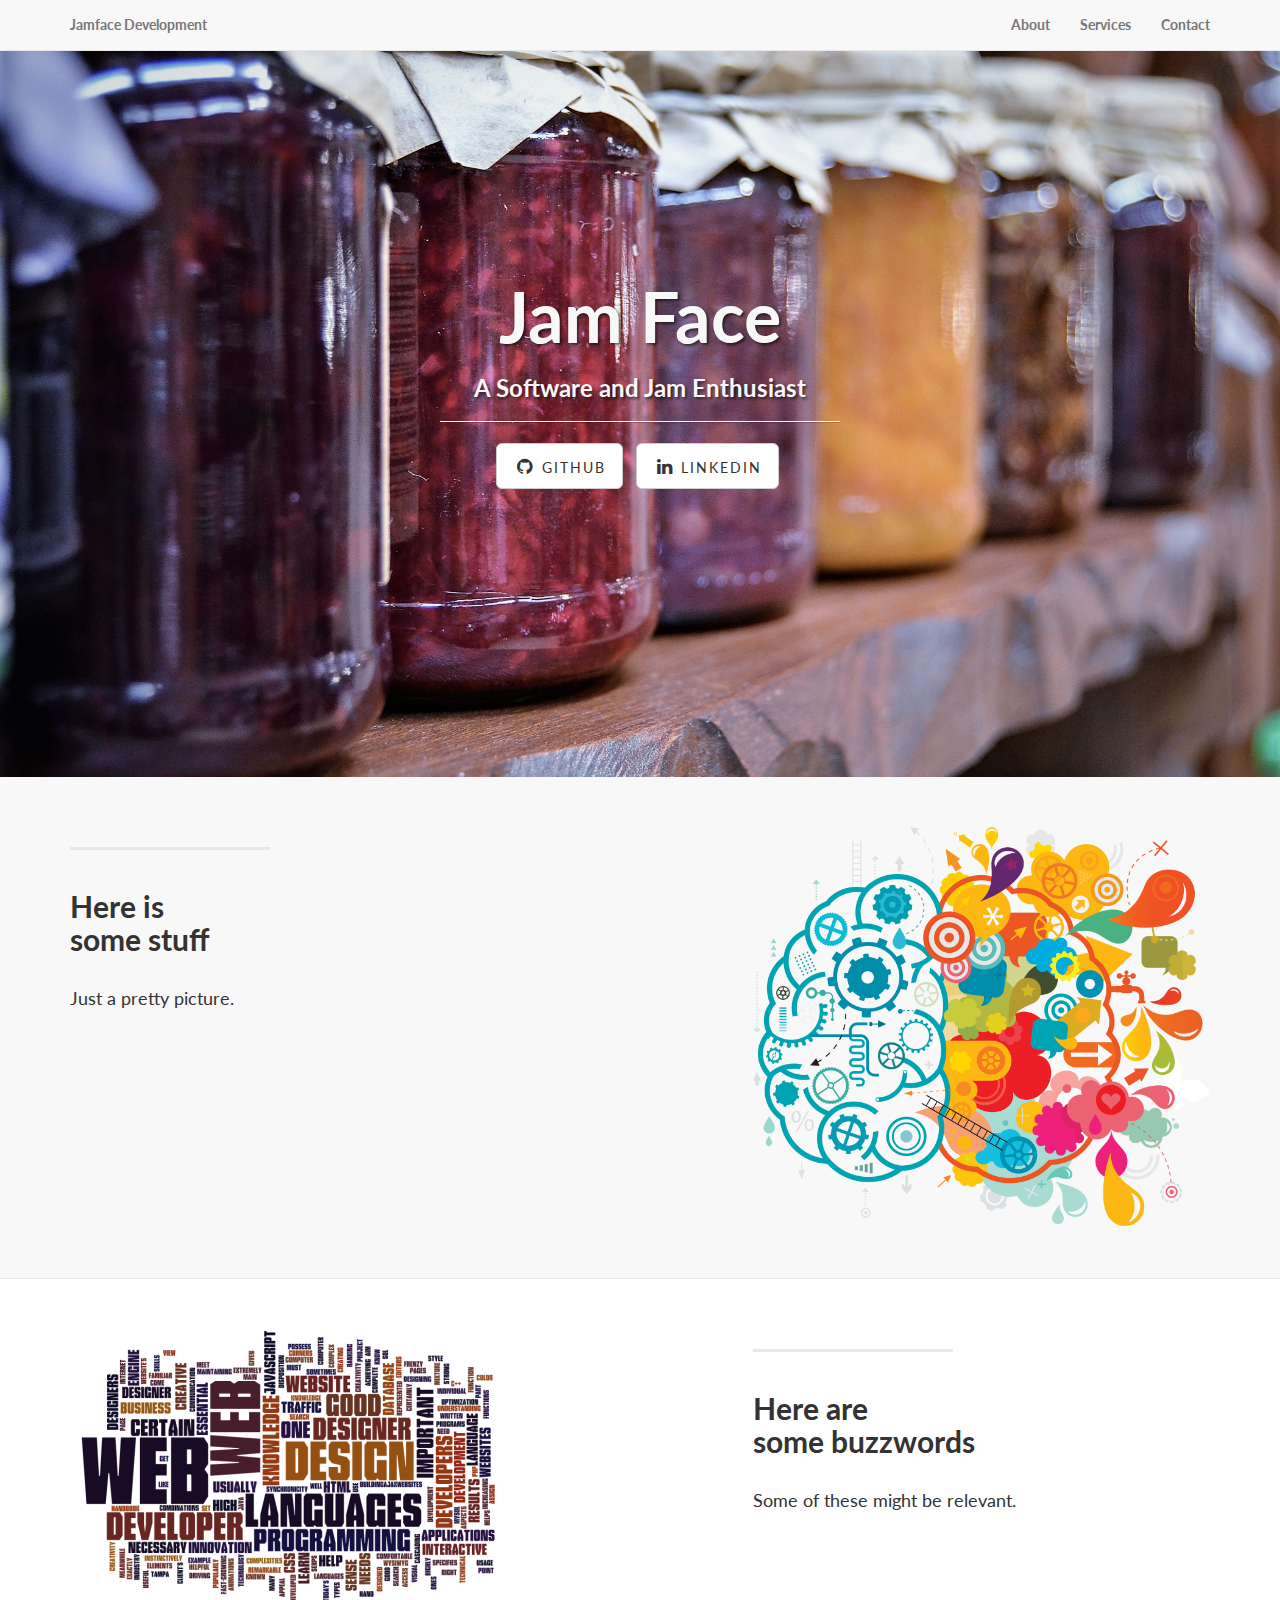
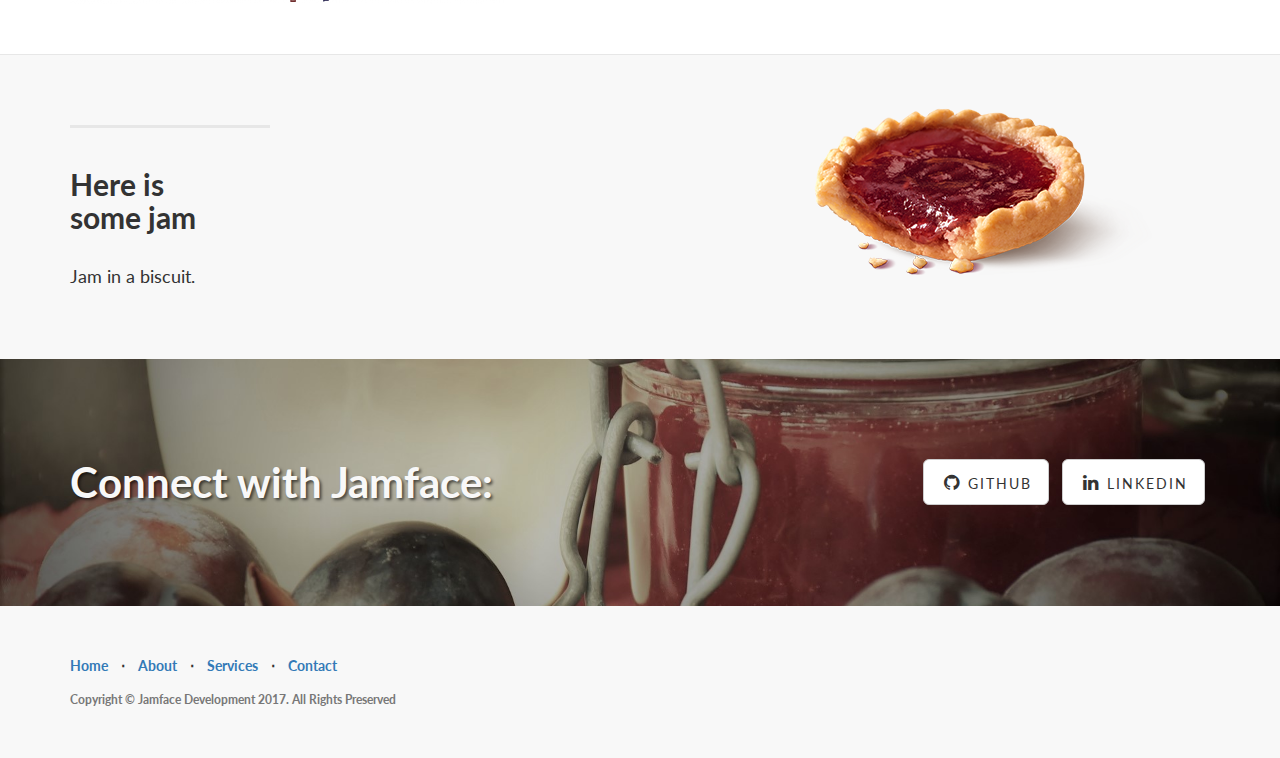
==== index.html @ 6528ec00 "Jamface web page with resources" ====
<!DOCTYPE html>
<html lang="en">

<head>

  <meta charset="utf-8">
  <meta http-equiv="X-UA-Compatible" content="IE=edge">
  <meta name="viewport" content="width=device-width, initial-scale=1">
  <meta name="description" content="Jamface Github Page">
  <meta name="author" content="Jamface">

  <title>Jamface</title>

  <!-- Bootstrap Core CSS -->
  <link href="css/bootstrap.min.css" rel="stylesheet">

  <!-- Custom CSS -->
  <link href="css/landing-page.css" rel="stylesheet">

  <!-- Custom Fonts -->
  <link href="font-awesome/css/font-awesome.min.css" rel="stylesheet" type="text/css">
  <link href="https://fonts.googleapis.com/css?family=Lato:300,400,700,300italic,400italic,700italic" rel="stylesheet" type="text/css">

  <!-- HTML5 Shim and Respond.js IE8 support of HTML5 elements and media queries -->
  <!-- WARNING: Respond.js doesn't work if you view the page via file:// -->
  <!--[if lt IE 9]>
    <script src="https://oss.maxcdn.com/libs/html5shiv/3.7.0/html5shiv.js"></script>
    <script src="https://oss.maxcdn.com/libs/respond.js/1.4.2/respond.min.js"></script>
  <![endif]-->

</head>

<body>

  <!-- Navigation -->
  <nav class="navbar navbar-default navbar-fixed-top topnav" role="navigation">
    <div class="container topnav">
      <!-- Brand and toggle get grouped for better mobile display -->
      <div class="navbar-header">
        <button type="button" class="navbar-toggle" data-toggle="collapse" data-target="#bs-example-navbar-collapse-1">
          <span class="sr-only">Toggle navigation</span>
          <span class="icon-bar"></span>
          <span class="icon-bar"></span>
          <span class="icon-bar"></span>
        </button>
        <a class="navbar-brand topnav" href="#">Jamface Development</a>
      </div>
      <!-- Collect the nav links, forms, and other content for toggling -->
      <div class="collapse navbar-collapse" id="bs-example-navbar-collapse-1">
        <ul class="nav navbar-nav navbar-right">
          <li>
            <a href="#about">About</a>
          </li>
          <li>
            <a href="#services">Services</a>
          </li>
          <li>
            <a href="#contact">Contact</a>
          </li>
        </ul>
      </div>
      <!-- /.navbar-collapse -->
    </div>
    <!-- /.container -->
  </nav>


  <!-- Header -->
  <a name="about"></a>
  <div class="intro-header">
    <div class="container">

      <div class="row">
        <div class="col-lg-12">
          <div class="intro-message">
            <h1>Jam Face</h1>
            <h3>A Software and Jam Enthusiast</h3>
            <hr class="intro-divider">
            <ul class="list-inline intro-social-buttons">
              <li>
                <a href="https://github.com/jamface" class="btn btn-default btn-lg"><i class="fa fa-github fa-fw"></i> <span class="network-name">Github</span></a>
              </li>
              <li>
                <a href="https://uk.linkedin.com/in/m7rg5761hd" class="btn btn-default btn-lg"><i class="fa fa-linkedin fa-fw"></i> <span class="network-name">Linkedin</span></a>
              </li>
            </ul>
          </div>
        </div>
      </div>

    </div>
    <!-- /.container -->

  </div>
  <!-- /.intro-header -->

  <!-- Page Content -->

	<a name="services"></a>
  <div class="content-section-a">

    <div class="container">
      <div class="row">
        <div class="col-lg-5 col-sm-6">
          <hr class="section-heading-spacer">
          <div class="clearfix"></div>
          <h2 class="section-heading">Here is<br>some stuff</h2>
          <p class="lead">Just a pretty picture.</p>
        </div>
        <div class="col-lg-5 col-lg-offset-2 col-sm-6">
          <img class="img-responsive" src="img/braingears.png" alt="">
        </div>
      </div>

    </div>
    <!-- /.container -->

  </div>
  <!-- /.content-section-a -->

    <div class="content-section-b">

        <div class="container">

            <div class="row">
                <div class="col-lg-5 col-lg-offset-1 col-sm-push-6  col-sm-6">
                    <hr class="section-heading-spacer">
                    <div class="clearfix"></div>
                    <h2 class="section-heading">Here are<br>some buzzwords</h2>
                    <p class="lead">Some of these might be relevant.</p>
                </div>
                <div class="col-lg-5 col-sm-pull-6  col-sm-6">
                    <img class="img-responsive" src="img/buzzwords.png" alt="">
                </div>
            </div>

        </div>
        <!-- /.container -->

    </div>
    <!-- /.content-section-b -->

    <div class="content-section-a">

        <div class="container">

            <div class="row">
                <div class="col-lg-5 col-sm-6">
                    <hr class="section-heading-spacer">
                    <div class="clearfix"></div>
                    <h2 class="section-heading">Here is<br>some jam</h2>
                    <p class="lead">Jam in a biscuit.</p>
                </div>
                <div class="col-lg-5 col-lg-offset-2 col-sm-6">
                    <img class="img-responsive" src="img/jam.png" alt="">
                </div>
            </div>

        </div>
        <!-- /.container -->

    </div>
    <!-- /.content-section-a -->

	<a name="contact"></a>
  <div class="banner">

    <div class="container">

      <div class="row">
        <div class="col-lg-6">
          <h2>Connect with Jamface:</h2>
        </div>
        <div class="col-lg-6">
          <ul class="list-inline banner-social-buttons">
            <li>
              <a href="https://github.com/jamface" class="btn btn-default btn-lg"><i class="fa fa-github fa-fw"></i> <span class="network-name">Github</span></a>
            </li>
            <li>
              <a href="https://uk.linkedin.com/in/m7rg5761hd" class="btn btn-default btn-lg"><i class="fa fa-linkedin fa-fw"></i> <span class="network-name">Linkedin</span></a>
            </li>
          </ul>
        </div>
      </div>

    </div>
    <!-- /.container -->

  </div>
  <!-- /.banner -->

  <!-- Footer -->
  <footer>
    <div class="container">
      <div class="row">
        <div class="col-lg-12">
          <ul class="list-inline">
            <li>
              <a href="#">Home</a>
            </li>
            <li class="footer-menu-divider">&sdot;</li>
            <li>
              <a href="#about">About</a>
            </li>
            <li class="footer-menu-divider">&sdot;</li>
            <li>
              <a href="#services">Services</a>
            </li>
            <li class="footer-menu-divider">&sdot;</li>
            <li>
              <a href="#contact">Contact</a>
            </li>
          </ul>
          <p class="copyright text-muted small">Copyright &copy; Jamface Development 2017. All Rights Preserved</p>
        </div>
      </div>
    </div>
  </footer>

  <!-- jQuery -->
  <script src="js/jquery.js"></script>

  <!-- Bootstrap Core JavaScript -->
  <script src="js/bootstrap.min.js"></script>

</body>

</html>
---- css/landing-page.css ----
/*
 * Start Bootstrap - Landing Page (http://startbootstrap.com/)
 * Copyright 2013-2016 Start Bootstrap
 * Licensed under MIT (https://github.com/BlackrockDigital/startbootstrap/blob/gh-pages/LICENSE)
 */

body,
html {
    width: 100%;
    height: 100%;
}

body,
h1,
h2,
h3,
h4,
h5,
h6 {
    font-family: "Lato","Helvetica Neue",Helvetica,Arial,sans-serif;
    font-weight: 700;
}

.topnav {
    font-size: 14px;
}

.lead {
    font-size: 18px;
    font-weight: 400;
}

.intro-header {
    padding-top: 50px; /* If you're making other pages, make sure there is 50px of padding to make sure the navbar doesn't overlap content! */
    padding-bottom: 50px;
    text-align: center;
    color: #f8f8f8;
    background: url(../img/intro-bg.jpg) no-repeat center center;
    background-size: cover;
}

.intro-message {
    position: relative;
    padding-top: 20%;
    padding-bottom: 20%;
}

.intro-message > h1 {
    margin: 0;
    text-shadow: 2px 2px 3px rgba(0,0,0,0.6);
    font-size: 5em;
}

.intro-divider {
    width: 400px;
    border-top: 1px solid #f8f8f8;
    border-bottom: 1px solid rgba(0,0,0,0.2);
}

.intro-message > h3 {
    text-shadow: 2px 2px 3px rgba(0,0,0,0.6);
}

@media(max-width:767px) {
    .intro-message {
        padding-bottom: 15%;
    }

    .intro-message > h1 {
        font-size: 3em;
    }

    ul.intro-social-buttons > li {
        display: block;
        margin-bottom: 20px;
        padding: 0;
    }

    ul.intro-social-buttons > li:last-child {
        margin-bottom: 0;
    }

    .intro-divider {
        width: 100%;
    }
}

.network-name {
    text-transform: uppercase;
    font-size: 14px;
    font-weight: 400;
    letter-spacing: 2px;
}

.content-section-a {
    padding: 50px 0;
    background-color: #f8f8f8;
}

.content-section-b {
    padding: 50px 0;
    border-top: 1px solid #e7e7e7;
    border-bottom: 1px solid #e7e7e7;
}

.section-heading {
    margin-bottom: 30px;
}

.section-heading-spacer {
    float: left;
    width: 200px;
    border-top: 3px solid #e7e7e7;
}

.banner {
    padding: 100px 0;
    color: #f8f8f8;
    background: url(../img/banner-bg.jpg) no-repeat center center;
    background-size: cover;
}

.banner h2 {
    margin: 0;
    text-shadow: 2px 2px 3px rgba(0,0,0,0.6);
    font-size: 3em;
}

.banner ul {
    margin-bottom: 0;
}

.banner-social-buttons {
    float: right;
    margin-top: 0;
}

@media(max-width:1199px) {
    ul.banner-social-buttons {
        float: left;
        margin-top: 15px;
    }
}

@media(max-width:767px) {
    .banner h2 {
        margin: 0;
        text-shadow: 2px 2px 3px rgba(0,0,0,0.6);
        font-size: 3em;
    }

    ul.banner-social-buttons > li {
        display: block;
        margin-bottom: 20px;
        padding: 0;
    }

    ul.banner-social-buttons > li:last-child {
        margin-bottom: 0;
    }
}

footer {
    padding: 50px 0;
    background-color: #f8f8f8;
}

p.copyright {
    margin: 15px 0 0;
}
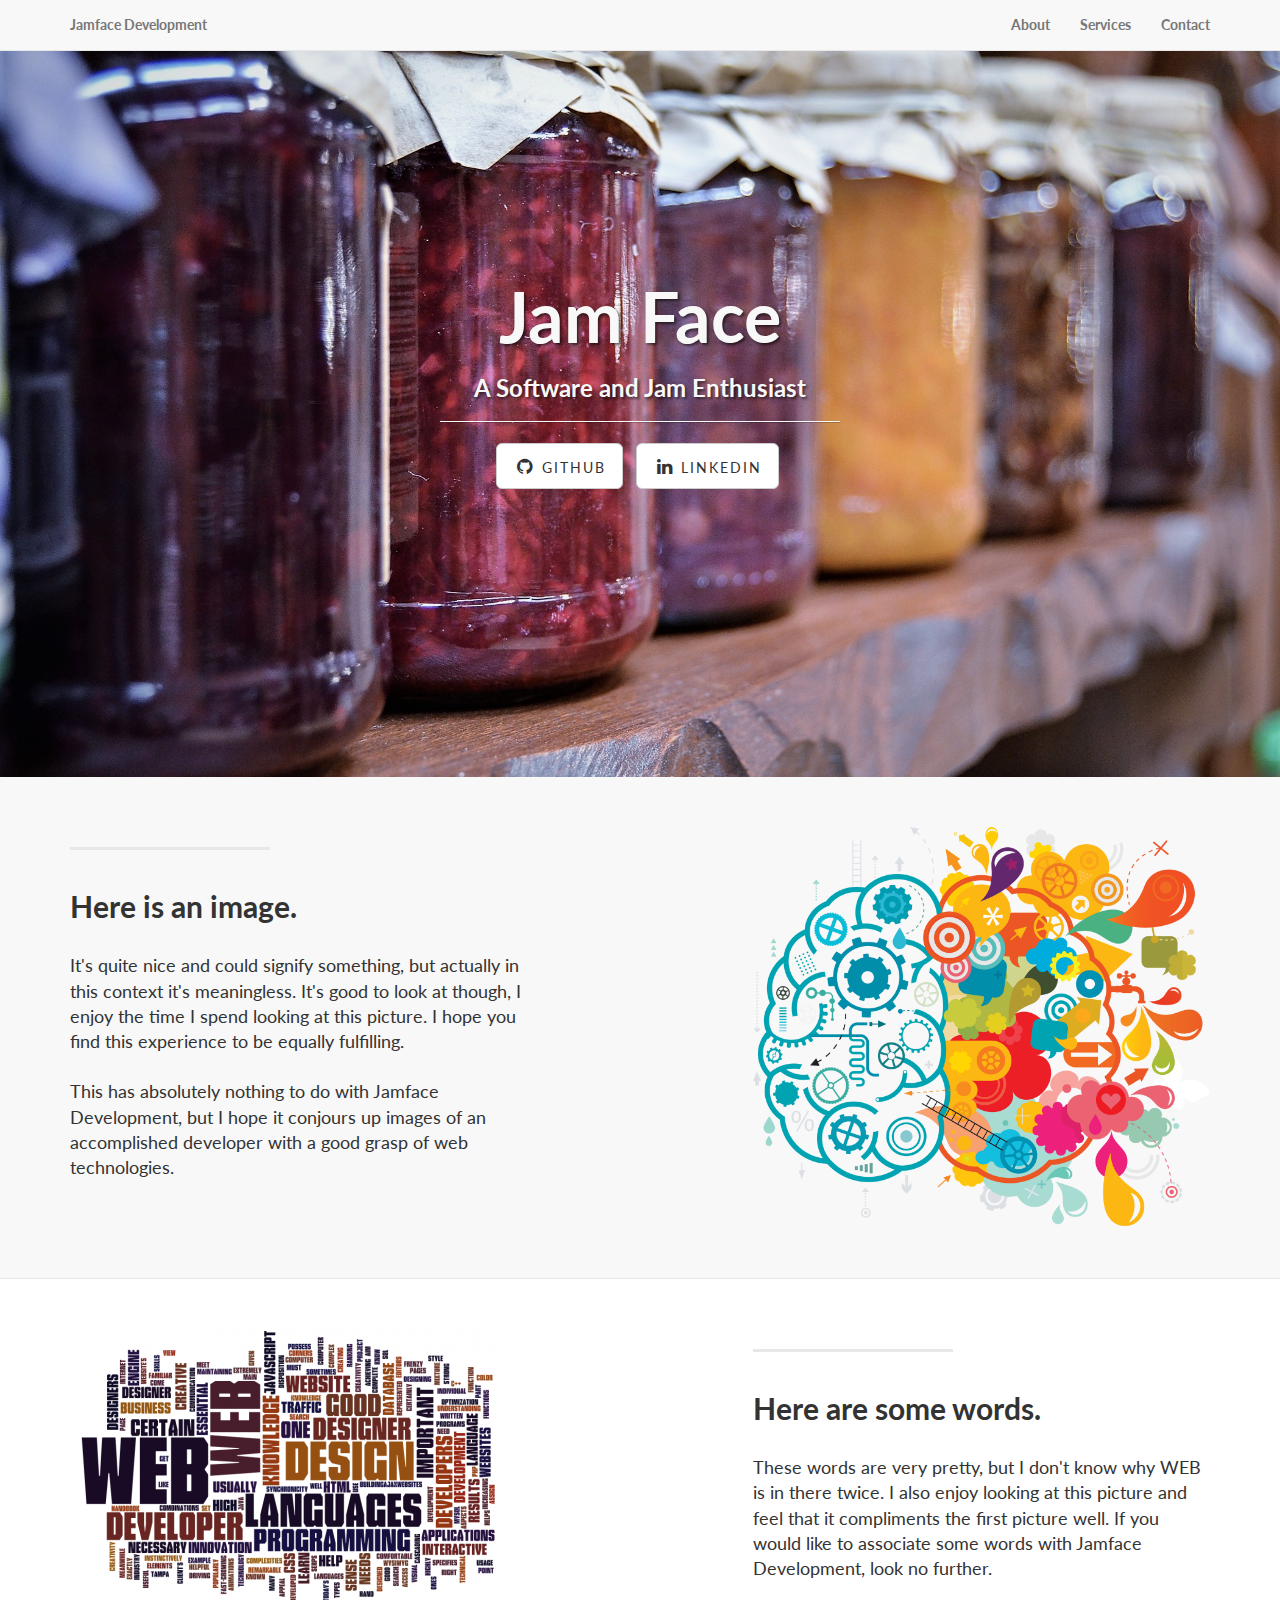
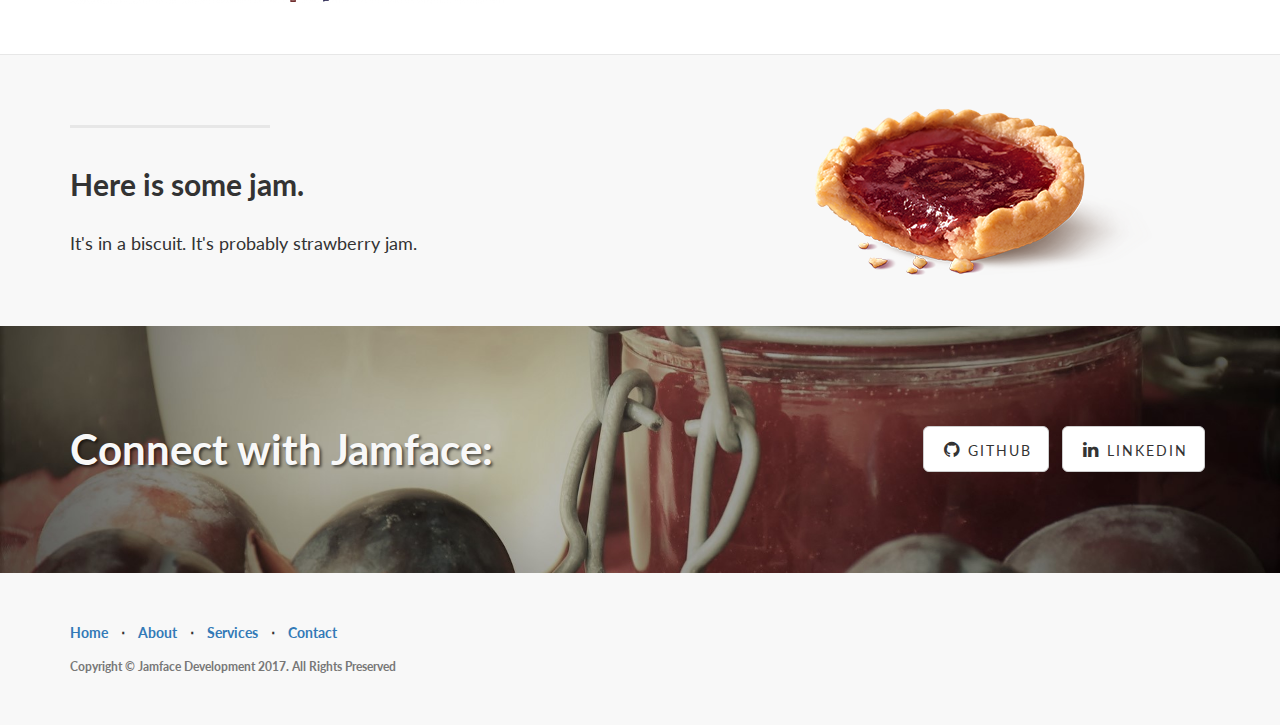
==== commit bc171d4b: "A few content tweaks" ====
--- a/index.html
+++ b/index.html
@@ -6,7 +6,7 @@
   <meta charset="utf-8">
   <meta http-equiv="X-UA-Compatible" content="IE=edge">
   <meta name="viewport" content="width=device-width, initial-scale=1">
-  <meta name="description" content="Jamface Github Page">
+  <meta name="description" content="Jamface Development">
   <meta name="author" content="Jamface">
 
   <title>Jamface</title>
@@ -104,8 +104,8 @@
         <div class="col-lg-5 col-sm-6">
           <hr class="section-heading-spacer">
           <div class="clearfix"></div>
-          <h2 class="section-heading">Here is<br>some stuff</h2>
-          <p class="lead">Just a pretty picture.</p>
+          <h2 class="section-heading">Here is an image.</h2>
+          <p class="lead">It's quite nice and could signify something, but actually in this context it's meaningless. It's good to look at though, I enjoy the time I spend looking at this picture. I hope you find this experience to be equally fulfilling.<br/><br/>This has absolutely nothing to do with Jamface Development, but I hope it conjours up images of an accomplished developer with a good grasp of web technologies.</p>
         </div>
         <div class="col-lg-5 col-lg-offset-2 col-sm-6">
           <img class="img-responsive" src="img/braingears.png" alt="">
@@ -126,8 +126,8 @@
                 <div class="col-lg-5 col-lg-offset-1 col-sm-push-6  col-sm-6">
                     <hr class="section-heading-spacer">
                     <div class="clearfix"></div>
-                    <h2 class="section-heading">Here are<br>some buzzwords</h2>
-                    <p class="lead">Some of these might be relevant.</p>
+                    <h2 class="section-heading">Here are some words.</h2>
+                    <p class="lead">These words are very pretty, but I don't know why WEB is in there twice. I also enjoy looking at this picture and feel that it compliments the first picture well. If you would like to associate some words with Jamface Development, look no further.</p>
                 </div>
                 <div class="col-lg-5 col-sm-pull-6  col-sm-6">
                     <img class="img-responsive" src="img/buzzwords.png" alt="">
@@ -148,8 +148,8 @@
                 <div class="col-lg-5 col-sm-6">
                     <hr class="section-heading-spacer">
                     <div class="clearfix"></div>
-                    <h2 class="section-heading">Here is<br>some jam</h2>
-                    <p class="lead">Jam in a biscuit.</p>
+                    <h2 class="section-heading">Here is some jam.</h2>
+                    <p class="lead">It's in a biscuit. It's probably strawberry jam.</p>
                 </div>
                 <div class="col-lg-5 col-lg-offset-2 col-sm-6">
                     <img class="img-responsive" src="img/jam.png" alt="">
--- a/css/landing-page.css
+++ b/css/landing-page.css
@@ -1,5 +1,5 @@
 /*
- * Start Bootstrap - Landing Page (http://startbootstrap.com/)
+ * With credit to Start Bootstrap - Landing Page (http://startbootstrap.com/)
  * Copyright 2013-2016 Start Bootstrap
  * Licensed under MIT (https://github.com/BlackrockDigital/startbootstrap/blob/gh-pages/LICENSE)
  */
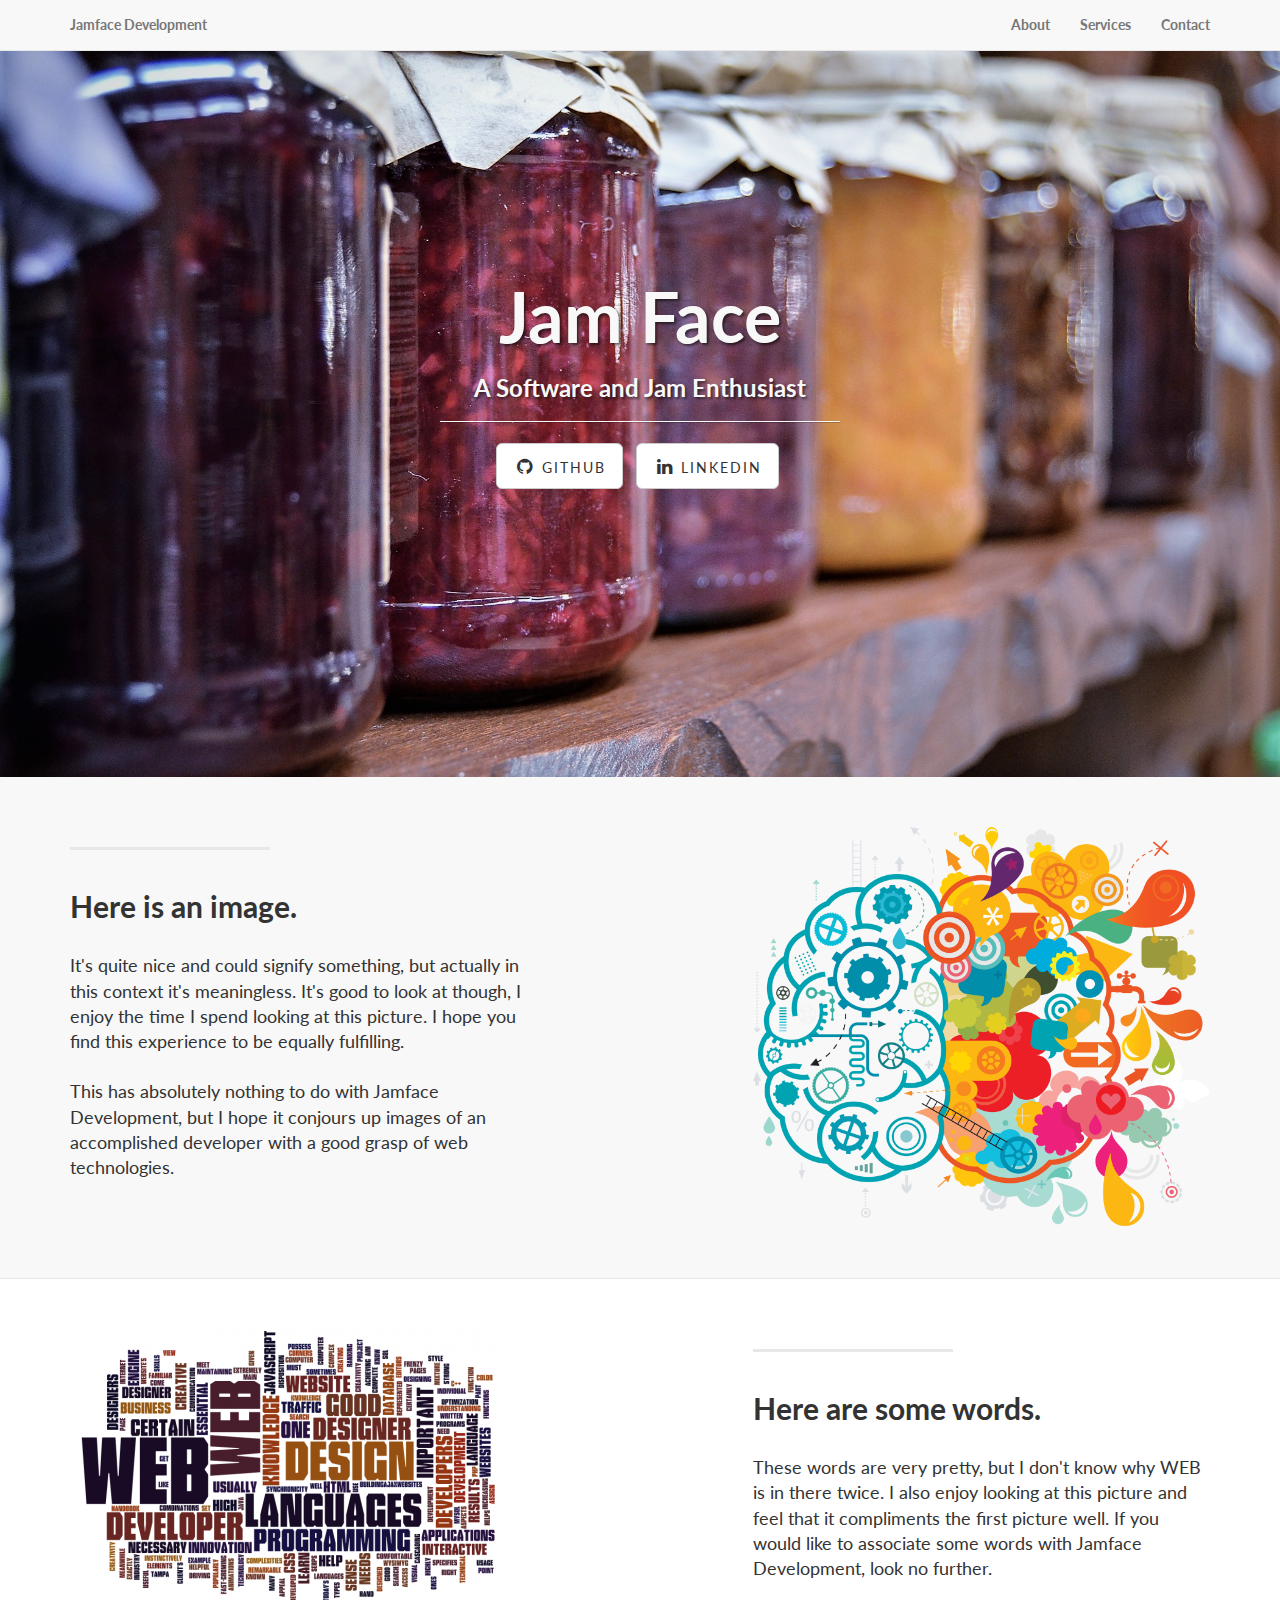
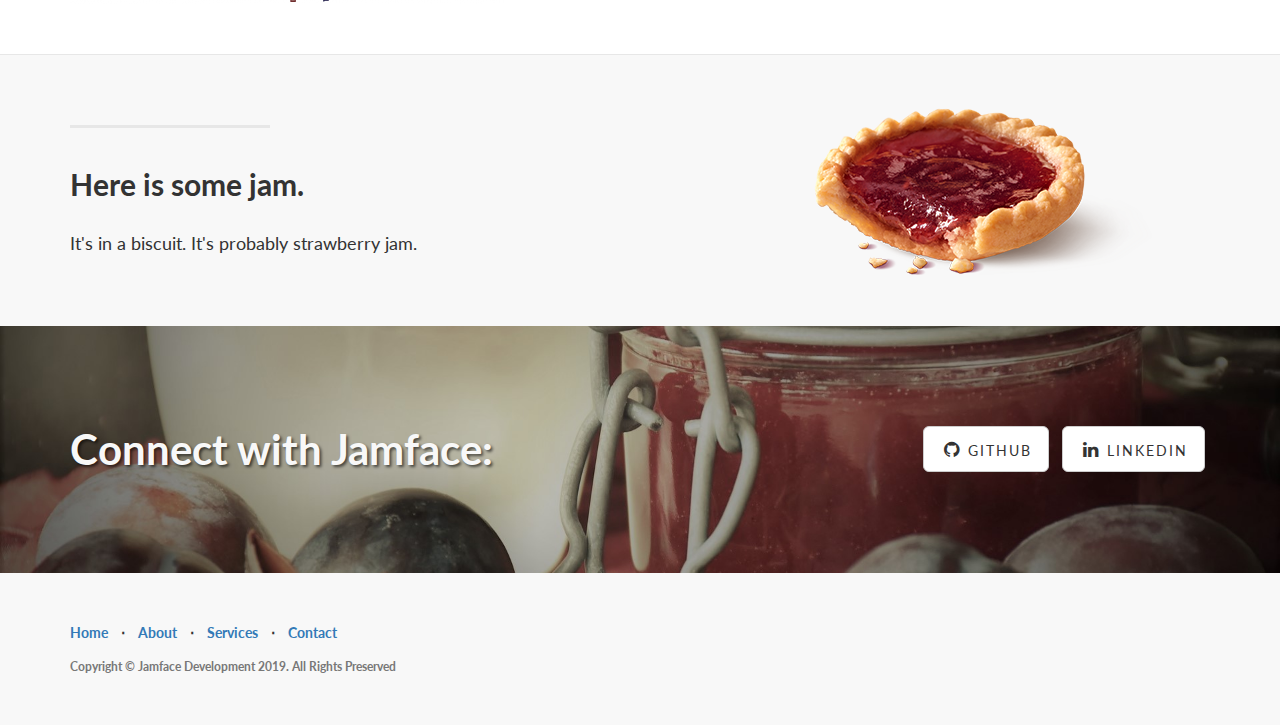
==== commit 7745dc5f: "Update links for GH pages site" ====
--- a/index.html
+++ b/index.html
@@ -1,228 +1,280 @@
 <!DOCTYPE html>
 <html lang="en">
-
-<head>
-
-  <meta charset="utf-8">
-  <meta http-equiv="X-UA-Compatible" content="IE=edge">
-  <meta name="viewport" content="width=device-width, initial-scale=1">
-  <meta name="description" content="Jamface Development">
-  <meta name="author" content="Jamface">
-
-  <title>Jamface</title>
-
-  <!-- Bootstrap Core CSS -->
-  <link href="css/bootstrap.min.css" rel="stylesheet">
-
-  <!-- Custom CSS -->
-  <link href="css/landing-page.css" rel="stylesheet">
-
-  <!-- Custom Fonts -->
-  <link href="font-awesome/css/font-awesome.min.css" rel="stylesheet" type="text/css">
-  <link href="https://fonts.googleapis.com/css?family=Lato:300,400,700,300italic,400italic,700italic" rel="stylesheet" type="text/css">
-
-  <!-- HTML5 Shim and Respond.js IE8 support of HTML5 elements and media queries -->
-  <!-- WARNING: Respond.js doesn't work if you view the page via file:// -->
-  <!--[if lt IE 9]>
-    <script src="https://oss.maxcdn.com/libs/html5shiv/3.7.0/html5shiv.js"></script>
-    <script src="https://oss.maxcdn.com/libs/respond.js/1.4.2/respond.min.js"></script>
-  <![endif]-->
-
-</head>
-
-<body>
-
-  <!-- Navigation -->
-  <nav class="navbar navbar-default navbar-fixed-top topnav" role="navigation">
-    <div class="container topnav">
-      <!-- Brand and toggle get grouped for better mobile display -->
-      <div class="navbar-header">
-        <button type="button" class="navbar-toggle" data-toggle="collapse" data-target="#bs-example-navbar-collapse-1">
-          <span class="sr-only">Toggle navigation</span>
-          <span class="icon-bar"></span>
-          <span class="icon-bar"></span>
-          <span class="icon-bar"></span>
-        </button>
-        <a class="navbar-brand topnav" href="#">Jamface Development</a>
-      </div>
-      <!-- Collect the nav links, forms, and other content for toggling -->
-      <div class="collapse navbar-collapse" id="bs-example-navbar-collapse-1">
-        <ul class="nav navbar-nav navbar-right">
-          <li>
-            <a href="#about">About</a>
-          </li>
-          <li>
-            <a href="#services">Services</a>
-          </li>
-          <li>
-            <a href="#contact">Contact</a>
-          </li>
-        </ul>
-      </div>
-      <!-- /.navbar-collapse -->
-    </div>
-    <!-- /.container -->
-  </nav>
-
-
-  <!-- Header -->
-  <a name="about"></a>
-  <div class="intro-header">
-    <div class="container">
-
-      <div class="row">
-        <div class="col-lg-12">
-          <div class="intro-message">
-            <h1>Jam Face</h1>
-            <h3>A Software and Jam Enthusiast</h3>
-            <hr class="intro-divider">
-            <ul class="list-inline intro-social-buttons">
-              <li>
-                <a href="https://github.com/jamface" class="btn btn-default btn-lg"><i class="fa fa-github fa-fw"></i> <span class="network-name">Github</span></a>
-              </li>
-              <li>
-                <a href="https://uk.linkedin.com/in/m7rg5761hd" class="btn btn-default btn-lg"><i class="fa fa-linkedin fa-fw"></i> <span class="network-name">Linkedin</span></a>
-              </li>
-            </ul>
-          </div>
-        </div>
-      </div>
-
-    </div>
-    <!-- /.container -->
-
-  </div>
-  <!-- /.intro-header -->
-
-  <!-- Page Content -->
-
-	<a name="services"></a>
-  <div class="content-section-a">
-
-    <div class="container">
-      <div class="row">
-        <div class="col-lg-5 col-sm-6">
-          <hr class="section-heading-spacer">
-          <div class="clearfix"></div>
-          <h2 class="section-heading">Here is an image.</h2>
-          <p class="lead">It's quite nice and could signify something, but actually in this context it's meaningless. It's good to look at though, I enjoy the time I spend looking at this picture. I hope you find this experience to be equally fulfilling.<br/><br/>This has absolutely nothing to do with Jamface Development, but I hope it conjours up images of an accomplished developer with a good grasp of web technologies.</p>
-        </div>
-        <div class="col-lg-5 col-lg-offset-2 col-sm-6">
-          <img class="img-responsive" src="img/braingears.png" alt="">
-        </div>
-      </div>
-
-    </div>
-    <!-- /.container -->
-
-  </div>
-  <!-- /.content-section-a -->
-
-    <div class="content-section-b">
-
-        <div class="container">
-
-            <div class="row">
-                <div class="col-lg-5 col-lg-offset-1 col-sm-push-6  col-sm-6">
-                    <hr class="section-heading-spacer">
-                    <div class="clearfix"></div>
-                    <h2 class="section-heading">Here are some words.</h2>
-                    <p class="lead">These words are very pretty, but I don't know why WEB is in there twice. I also enjoy looking at this picture and feel that it compliments the first picture well. If you would like to associate some words with Jamface Development, look no further.</p>
-                </div>
-                <div class="col-lg-5 col-sm-pull-6  col-sm-6">
-                    <img class="img-responsive" src="img/buzzwords.png" alt="">
-                </div>
-            </div>
-
-        </div>
-        <!-- /.container -->
-
-    </div>
-    <!-- /.content-section-b -->
-
-    <div class="content-section-a">
-
-        <div class="container">
-
-            <div class="row">
-                <div class="col-lg-5 col-sm-6">
-                    <hr class="section-heading-spacer">
-                    <div class="clearfix"></div>
-                    <h2 class="section-heading">Here is some jam.</h2>
-                    <p class="lead">It's in a biscuit. It's probably strawberry jam.</p>
-                </div>
-                <div class="col-lg-5 col-lg-offset-2 col-sm-6">
-                    <img class="img-responsive" src="img/jam.png" alt="">
-                </div>
-            </div>
-
-        </div>
-        <!-- /.container -->
-
-    </div>
-    <!-- /.content-section-a -->
-
-	<a name="contact"></a>
-  <div class="banner">
-
-    <div class="container">
-
-      <div class="row">
-        <div class="col-lg-6">
-          <h2>Connect with Jamface:</h2>
-        </div>
-        <div class="col-lg-6">
-          <ul class="list-inline banner-social-buttons">
-            <li>
-              <a href="https://github.com/jamface" class="btn btn-default btn-lg"><i class="fa fa-github fa-fw"></i> <span class="network-name">Github</span></a>
-            </li>
-            <li>
-              <a href="https://uk.linkedin.com/in/m7rg5761hd" class="btn btn-default btn-lg"><i class="fa fa-linkedin fa-fw"></i> <span class="network-name">Linkedin</span></a>
-            </li>
-          </ul>
-        </div>
-      </div>
-
-    </div>
-    <!-- /.container -->
-
-  </div>
-  <!-- /.banner -->
-
-  <!-- Footer -->
-  <footer>
-    <div class="container">
-      <div class="row">
-        <div class="col-lg-12">
-          <ul class="list-inline">
-            <li>
-              <a href="#">Home</a>
-            </li>
-            <li class="footer-menu-divider">&sdot;</li>
-            <li>
-              <a href="#about">About</a>
-            </li>
-            <li class="footer-menu-divider">&sdot;</li>
-            <li>
-              <a href="#services">Services</a>
-            </li>
-            <li class="footer-menu-divider">&sdot;</li>
-            <li>
-              <a href="#contact">Contact</a>
-            </li>
-          </ul>
-          <p class="copyright text-muted small">Copyright &copy; Jamface Development 2017. All Rights Preserved</p>
-        </div>
-      </div>
-    </div>
-  </footer>
-
-  <!-- jQuery -->
-  <script src="js/jquery.js"></script>
-
-  <!-- Bootstrap Core JavaScript -->
-  <script src="js/bootstrap.min.js"></script>
-
-</body>
-
+    <head>
+        <meta charset="utf-8" />
+        <meta http-equiv="X-UA-Compatible" content="IE=edge" />
+        <meta name="viewport" content="width=device-width, initial-scale=1" />
+        <meta name="description" content="Jamface Development" />
+        <meta name="author" content="Jamface" />
+
+        <title>Jamface</title>
+
+        <!-- Bootstrap Core CSS -->
+        <link href="css/bootstrap.min.css" rel="stylesheet" />
+
+        <!-- Custom CSS -->
+        <link href="css/landing-page.css" rel="stylesheet" />
+
+        <!-- Custom Fonts -->
+        <link
+            href="font-awesome/css/font-awesome.min.css"
+            rel="stylesheet"
+            type="text/css"
+        />
+        <link
+            href="https://fonts.googleapis.com/css?family=Lato:300,400,700,300italic,400italic,700italic"
+            rel="stylesheet"
+            type="text/css"
+        />
+
+        <!-- HTML5 Shim and Respond.js IE8 support of HTML5 elements and media queries -->
+        <!-- WARNING: Respond.js doesn't work if you view the page via file:// -->
+        <!--[if lt IE 9]>
+            <script src="https://oss.maxcdn.com/libs/html5shiv/3.7.0/html5shiv.js"></script>
+            <script src="https://oss.maxcdn.com/libs/respond.js/1.4.2/respond.min.js"></script>
+        <![endif]-->
+    </head>
+
+    <body>
+        <!-- Navigation -->
+        <nav
+            class="navbar navbar-default navbar-fixed-top topnav"
+            role="navigation"
+        >
+            <div class="container topnav">
+                <!-- Brand and toggle get grouped for better mobile display -->
+                <div class="navbar-header">
+                    <button
+                        type="button"
+                        class="navbar-toggle"
+                        data-toggle="collapse"
+                        data-target="#bs-example-navbar-collapse-1"
+                    >
+                        <span class="sr-only">Toggle navigation</span>
+                        <span class="icon-bar"></span>
+                        <span class="icon-bar"></span>
+                        <span class="icon-bar"></span>
+                    </button>
+                    <a class="navbar-brand topnav" href="#"
+                        >Jamface Development</a
+                    >
+                </div>
+                <!-- Collect the nav links, forms, and other content for toggling -->
+                <div
+                    class="collapse navbar-collapse"
+                    id="bs-example-navbar-collapse-1"
+                >
+                    <ul class="nav navbar-nav navbar-right">
+                        <li>
+                            <a href="#about">About</a>
+                        </li>
+                        <li>
+                            <a href="#services">Services</a>
+                        </li>
+                        <li>
+                            <a href="#contact">Contact</a>
+                        </li>
+                    </ul>
+                </div>
+                <!-- /.navbar-collapse -->
+            </div>
+            <!-- /.container -->
+        </nav>
+
+        <!-- Header -->
+        <a name="about"></a>
+        <div class="intro-header">
+            <div class="container">
+                <div class="row">
+                    <div class="col-lg-12">
+                        <div class="intro-message">
+                            <h1>Jam Face</h1>
+                            <h3>A Software and Jam Enthusiast</h3>
+                            <hr class="intro-divider" />
+                            <ul class="list-inline intro-social-buttons">
+                                <li>
+                                    <a
+                                        href="https://github.com/jlambdev"
+                                        class="btn btn-default btn-lg"
+                                        ><i class="fa fa-github fa-fw"></i>
+                                        <span class="network-name"
+                                            >Github</span
+                                        ></a
+                                    >
+                                </li>
+                                <li>
+                                    <a
+                                        href="https://www.linkedin.com/in/jlambdev"
+                                        class="btn btn-default btn-lg"
+                                        ><i class="fa fa-linkedin fa-fw"></i>
+                                        <span class="network-name"
+                                            >Linkedin</span
+                                        ></a
+                                    >
+                                </li>
+                            </ul>
+                        </div>
+                    </div>
+                </div>
+            </div>
+            <!-- /.container -->
+        </div>
+        <!-- /.intro-header -->
+
+        <!-- Page Content -->
+
+        <a name="services"></a>
+        <div class="content-section-a">
+            <div class="container">
+                <div class="row">
+                    <div class="col-lg-5 col-sm-6">
+                        <hr class="section-heading-spacer" />
+                        <div class="clearfix"></div>
+                        <h2 class="section-heading">Here is an image.</h2>
+                        <p class="lead">
+                            It's quite nice and could signify something, but
+                            actually in this context it's meaningless. It's good
+                            to look at though, I enjoy the time I spend looking
+                            at this picture. I hope you find this experience to
+                            be equally fulfilling.<br /><br />This has
+                            absolutely nothing to do with Jamface Development,
+                            but I hope it conjours up images of an accomplished
+                            developer with a good grasp of web technologies.
+                        </p>
+                    </div>
+                    <div class="col-lg-5 col-lg-offset-2 col-sm-6">
+                        <img
+                            class="img-responsive"
+                            src="img/braingears.png"
+                            alt=""
+                        />
+                    </div>
+                </div>
+            </div>
+            <!-- /.container -->
+        </div>
+        <!-- /.content-section-a -->
+
+        <div class="content-section-b">
+            <div class="container">
+                <div class="row">
+                    <div
+                        class="col-lg-5 col-lg-offset-1 col-sm-push-6  col-sm-6"
+                    >
+                        <hr class="section-heading-spacer" />
+                        <div class="clearfix"></div>
+                        <h2 class="section-heading">Here are some words.</h2>
+                        <p class="lead">
+                            These words are very pretty, but I don't know why
+                            WEB is in there twice. I also enjoy looking at this
+                            picture and feel that it compliments the first
+                            picture well. If you would like to associate some
+                            words with Jamface Development, look no further.
+                        </p>
+                    </div>
+                    <div class="col-lg-5 col-sm-pull-6  col-sm-6">
+                        <img
+                            class="img-responsive"
+                            src="img/buzzwords.png"
+                            alt=""
+                        />
+                    </div>
+                </div>
+            </div>
+            <!-- /.container -->
+        </div>
+        <!-- /.content-section-b -->
+
+        <div class="content-section-a">
+            <div class="container">
+                <div class="row">
+                    <div class="col-lg-5 col-sm-6">
+                        <hr class="section-heading-spacer" />
+                        <div class="clearfix"></div>
+                        <h2 class="section-heading">Here is some jam.</h2>
+                        <p class="lead">
+                            It's in a biscuit. It's probably strawberry jam.
+                        </p>
+                    </div>
+                    <div class="col-lg-5 col-lg-offset-2 col-sm-6">
+                        <img class="img-responsive" src="img/jam.png" alt="" />
+                    </div>
+                </div>
+            </div>
+            <!-- /.container -->
+        </div>
+        <!-- /.content-section-a -->
+
+        <a name="contact"></a>
+        <div class="banner">
+            <div class="container">
+                <div class="row">
+                    <div class="col-lg-6">
+                        <h2>Connect with Jamface:</h2>
+                    </div>
+                    <div class="col-lg-6">
+                        <ul class="list-inline banner-social-buttons">
+                            <li>
+                                <a
+                                    href="https://github.com/jlambdev"
+                                    class="btn btn-default btn-lg"
+                                    ><i class="fa fa-github fa-fw"></i>
+                                    <span class="network-name">Github</span></a
+                                >
+                            </li>
+                            <li>
+                                <a
+                                    href="https://www.linkedin.com/in/jlambdev"
+                                    class="btn btn-default btn-lg"
+                                    ><i class="fa fa-linkedin fa-fw"></i>
+                                    <span class="network-name"
+                                        >Linkedin</span
+                                    ></a
+                                >
+                            </li>
+                        </ul>
+                    </div>
+                </div>
+            </div>
+            <!-- /.container -->
+        </div>
+        <!-- /.banner -->
+
+        <!-- Footer -->
+        <footer>
+            <div class="container">
+                <div class="row">
+                    <div class="col-lg-12">
+                        <ul class="list-inline">
+                            <li>
+                                <a href="#">Home</a>
+                            </li>
+                            <li class="footer-menu-divider">&sdot;</li>
+                            <li>
+                                <a href="#about">About</a>
+                            </li>
+                            <li class="footer-menu-divider">&sdot;</li>
+                            <li>
+                                <a href="#services">Services</a>
+                            </li>
+                            <li class="footer-menu-divider">&sdot;</li>
+                            <li>
+                                <a href="#contact">Contact</a>
+                            </li>
+                        </ul>
+                        <p class="copyright text-muted small">
+                            Copyright &copy; Jamface Development 2019. All
+                            Rights Preserved
+                        </p>
+                    </div>
+                </div>
+            </div>
+        </footer>
+
+        <!-- jQuery -->
+        <script src="js/jquery.js"></script>
+
+        <!-- Bootstrap Core JavaScript -->
+        <script src="js/bootstrap.min.js"></script>
+    </body>
 </html>
